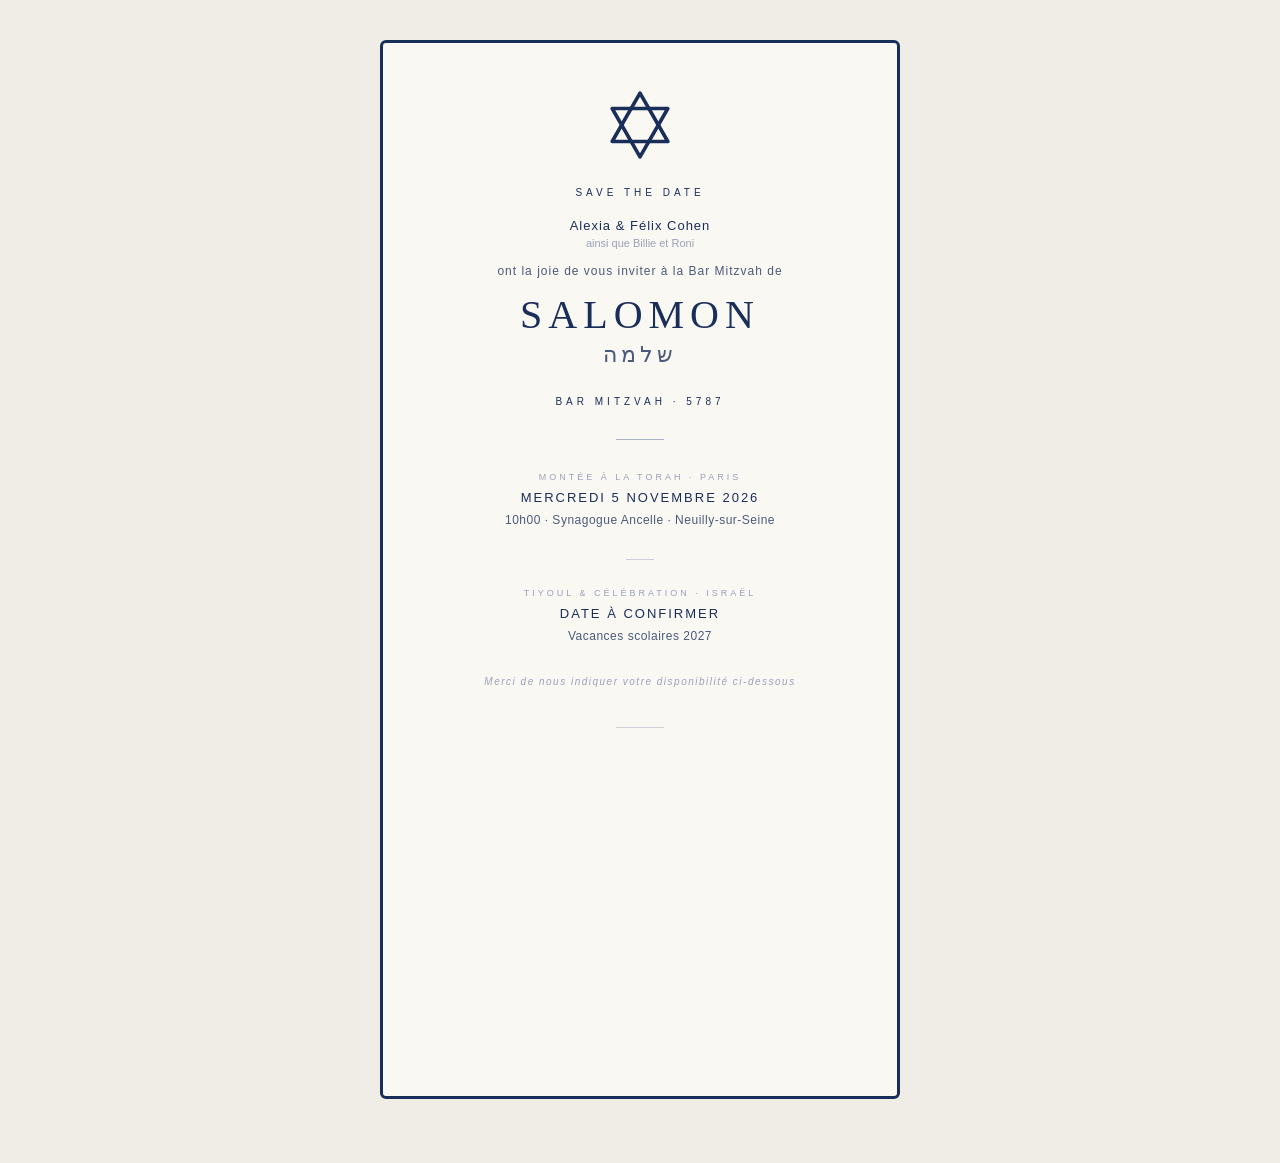
==== salomon-cohen-barmitzvah (3).html @ 34485732 "Add files via upload" ====
<!DOCTYPE html>
<html lang="fr">
<head>
  <meta charset="UTF-8" />
  <meta name="viewport" content="width=device-width, initial-scale=1.0" />
  <title>Bar Mitzvah de Salomon Cohen</title>

  <!-- Aperçu WhatsApp / réseaux sociaux -->
  <meta property="og:title" content="Bar Mitzvah de Salomon Cohen" />
  <meta property="og:description" content="Alexia & Félix Cohen ont la joie de vous inviter à la Bar Mitzvah de leur fils Salomon · Paris le 5 novembre 2026 · Israël en 2027" />
  <meta property="og:image" content="https://alexianam.github.io/salomon-barmitzvah/og-image.png" />
  <meta property="og:type" content="website" />
  <meta name="twitter:card" content="summary_large_image" />
  <meta name="twitter:title" content="Bar Mitzvah de Salomon Cohen" />
  <meta name="twitter:description" content="Alexia & Félix Cohen ont la joie de vous inviter à la Bar Mitzvah de leur fils Salomon · Paris le 5 novembre 2026 · Israël en 2027" />
  <meta name="twitter:image" content="https://alexianam.github.io/salomon-barmitzvah/og-image.png" />
  <style>
    *, *::before, *::after { box-sizing: border-box; margin: 0; padding: 0; }

    body {
      background: #f0ede6;
      min-height: 100vh;
      display: flex;
      align-items: flex-start;
      justify-content: center;
      padding: 2.5rem 1rem 4rem;
      font-family: Georgia, 'Times New Roman', serif;
    }

    .card {
      background: #faf8f3;
      border: 3px solid #1a2e5a;
      border-radius: 6px;
      padding: 3rem 2.5rem 2.5rem;
      text-align: center;
      max-width: 520px;
      width: 100%;
    }

    .star-wrap { margin-bottom: 1.5rem; }

    .save-tag {
      font-family: 'Helvetica Neue', Arial, sans-serif;
      font-size: 10px;
      letter-spacing: 4px;
      text-transform: uppercase;
      color: #1a2e5a;
      margin-bottom: 1.25rem;
      display: block;
    }

    .family-main {
      font-family: 'Helvetica Neue', Arial, sans-serif;
      font-size: 13px;
      font-weight: 500;
      color: #1a2e5a;
      letter-spacing: 1px;
      margin-bottom: 0.25rem;
    }

    .family-kids {
      font-family: 'Helvetica Neue', Arial, sans-serif;
      font-size: 11px;
      color: #9aa0b8;
      margin-bottom: 0.75rem;
    }

    .invite-line {
      font-family: 'Helvetica Neue', Arial, sans-serif;
      font-size: 12px;
      letter-spacing: 1px;
      color: #4a5a7a;
      margin-bottom: 0.3rem;
      line-height: 1.7;
    }

    .name-fr {
      font-size: 40px;
      font-weight: normal;
      letter-spacing: 6px;
      text-transform: uppercase;
      color: #1a2e5a;
      margin: 0.6rem 0 0.25rem;
    }

    .name-he {
      font-size: 22px;
      letter-spacing: 4px;
      color: #4a5a7a;
      margin-bottom: 1.75rem;
      direction: rtl;
      font-family: 'Helvetica Neue', Arial, sans-serif;
    }

    .bar-mitzvah-line {
      font-family: 'Helvetica Neue', Arial, sans-serif;
      font-size: 10px;
      letter-spacing: 4px;
      text-transform: uppercase;
      color: #1a2e5a;
      margin-bottom: 2rem;
    }

    .rule { width: 48px; height: 1px; background: #1a2e5a; margin: 0 auto 2rem; opacity: 0.35; }
    .rule-sm { width: 28px; height: 1px; background: #1a2e5a; margin: 0 auto 1.75rem; opacity: 0.2; }

    .event { margin-bottom: 1.75rem; }

    .event-tag {
      font-family: 'Helvetica Neue', Arial, sans-serif;
      font-size: 9px;
      letter-spacing: 3px;
      text-transform: uppercase;
      color: #9aa0b8;
      margin-bottom: 0.5rem;
    }

    .event-date {
      font-family: 'Helvetica Neue', Arial, sans-serif;
      font-size: 13px;
      font-weight: 500;
      letter-spacing: 2px;
      text-transform: uppercase;
      color: #1a2e5a;
      margin-bottom: 0.3rem;
    }

    .event-detail {
      font-family: 'Helvetica Neue', Arial, sans-serif;
      font-size: 12px;
      color: #4a5a7a;
      line-height: 1.8;
      letter-spacing: 0.5px;
    }

    .rsvp-note {
      font-family: 'Helvetica Neue', Arial, sans-serif;
      font-size: 10px;
      color: #9aa0b8;
      letter-spacing: 1.5px;
      margin-top: 0.5rem;
      font-style: italic;
    }

    /* ── SONDAGE ── */
    .poll-section { margin-top: 2.5rem; }

    .poll-heading {
      font-family: 'Helvetica Neue', Arial, sans-serif;
      font-size: 10px;
      letter-spacing: 3px;
      text-transform: uppercase;
      color: #4a5a7a;
      margin-bottom: 1.25rem;
    }

    .date-options { display: flex; flex-direction: column; gap: 8px; margin-bottom: 1.25rem; }

    .date-btn {
      display: flex;
      align-items: center;
      gap: 12px;
      padding: 0.85rem 1.1rem;
      border: 0.5px solid #c8cfe0;
      border-radius: 4px;
      cursor: pointer;
      background: #faf8f3;
      text-align: left;
      transition: all 0.15s;
      font-family: 'Helvetica Neue', Arial, sans-serif;
    }

    .date-btn:hover { background: #eef0f7; border-color: #1a2e5a; }
    .date-btn.selected { border: 1.5px solid #1a2e5a; background: #eef0f7; }

    .date-info { flex: 1; }

    .date-main {
      font-size: 13px;
      font-weight: 500;
      color: #1a2e5a;
      letter-spacing: 0.5px;
    }

    .date-note {
      font-size: 11px;
      color: #9aa0b8;
      margin-top: 2px;
    }

    .check {
      width: 18px; height: 18px;
      border-radius: 50%;
      border: 1px solid #c8cfe0;
      display: flex; align-items: center; justify-content: center;
      flex-shrink: 0;
      font-size: 11px;
      color: transparent;
      transition: all 0.15s;
    }

    .date-btn.selected .check {
      background: #1a2e5a;
      border-color: #1a2e5a;
      color: #faf8f3;
    }

    .form-grid { display: grid; grid-template-columns: 1fr 1fr; gap: 8px; margin-bottom: 8px; }

    input, textarea {
      font-family: 'Helvetica Neue', Arial, sans-serif;
      font-size: 13px;
      color: #1a2e5a;
      background: #faf8f3;
      border: 0.5px solid #c8cfe0;
      border-radius: 4px;
      padding: 10px 12px;
      outline: none;
      transition: border-color 0.15s;
    }

    input:focus, textarea:focus { border-color: #1a2e5a; }

    .form-full { margin-bottom: 8px; }
    .form-full input, .form-full textarea { width: 100%; }
    .form-grid input { width: 100%; }
    textarea { resize: none; height: 64px; }

    .submit-btn {
      width: 100%;
      padding: 0.85rem;
      background: #1a2e5a;
      color: #faf8f3;
      border: none;
      border-radius: 4px;
      font-family: 'Helvetica Neue', Arial, sans-serif;
      font-size: 11px;
      font-weight: 500;
      letter-spacing: 2.5px;
      text-transform: uppercase;
      cursor: pointer;
      margin-top: 0.25rem;
      transition: background 0.15s;
    }

    .submit-btn:hover { background: #0f1e3e; }

    .success-msg {
      text-align: center;
      padding: 1.5rem 0;
      font-family: 'Helvetica Neue', Arial, sans-serif;
      font-size: 13px;
      color: #4a5a7a;
      line-height: 1.8;
      letter-spacing: 0.5px;
    }

    .success-icon {
      font-size: 28px;
      color: #1a2e5a;
      display: block;
      margin-bottom: 0.75rem;
    }

    /* Tally embed placeholder */
    .tally-placeholder {
      background: #f0ede6;
      border: 0.5px dashed #c8cfe0;
      border-radius: 4px;
      padding: 1.5rem;
      font-family: 'Helvetica Neue', Arial, sans-serif;
      font-size: 12px;
      color: #9aa0b8;
      text-align: center;
      margin-top: 1rem;
    }

    @media (max-width: 480px) {
      .card { padding: 2rem 1.25rem 2rem; }
      .name-fr { font-size: 32px; letter-spacing: 4px; }
      .form-grid { grid-template-columns: 1fr; }
    }
  </style>
</head>
<body>
  <div class="card">

    <!-- Étoile de David -->
    <div class="star-wrap">
      <svg width="64" height="68" viewBox="0 0 60 66" fill="none" xmlns="http://www.w3.org/2000/svg" aria-hidden="true">
        <polygon points="30,2 57,49 3,49" fill="none" stroke="#1a2e5a" stroke-width="3.5" stroke-linejoin="round"/>
        <polygon points="30,64 3,17 57,17" fill="none" stroke="#1a2e5a" stroke-width="3.5" stroke-linejoin="round"/>
      </svg>
    </div>

    <span class="save-tag">Save the Date</span>

    <p class="family-main">Alexia &amp; Félix Cohen</p>
    <p class="family-kids">ainsi que Billie et Roni</p>
    <p class="invite-line">ont la joie de vous inviter à la Bar Mitzvah de</p>

    <h1 class="name-fr">Salomon</h1>
    <p class="name-he">שלמה</p>
    <p class="bar-mitzvah-line">Bar Mitzvah · 5787</p>

    <div class="rule"></div>

    <div class="event">
      <p class="event-tag">Montée à la Torah · Paris</p>
      <p class="event-date">Mercredi 5 novembre 2026</p>
      <p class="event-detail">10h00 · Synagogue Ancelle · Neuilly-sur-Seine</p>
    </div>

    <div class="rule-sm"></div>

    <div class="event">
      <p class="event-tag">Tiyoul &amp; Célébration · Israël</p>
      <p class="event-date">Date à confirmer</p>
      <p class="event-detail">Vacances scolaires 2027</p>
    </div>

    <p class="rsvp-note">Merci de nous indiquer votre disponibilité ci-dessous</p>

    <!-- SONDAGE TALLY -->
    <div class="poll-section">
      <div class="rule" style="margin-bottom:1.5rem; opacity:0.2;"></div>
      <iframe
        data-tally-src="https://tally.so/embed/Bz0NpR?alignLeft=1&hideTitle=1&transparentBackground=1&dynamicHeight=1"
        loading="lazy"
        width="100%"
        height="300"
        frameborder="0"
        marginheight="0"
        marginwidth="0"
        title="Intentions Bar Mitzvah Salomon"
        style="border:none; min-height:300px;"
      ></iframe>
    </div>
  </div>

  <script async src="https://tally.so/widgets/embed.js"></script>
</body>
</html>
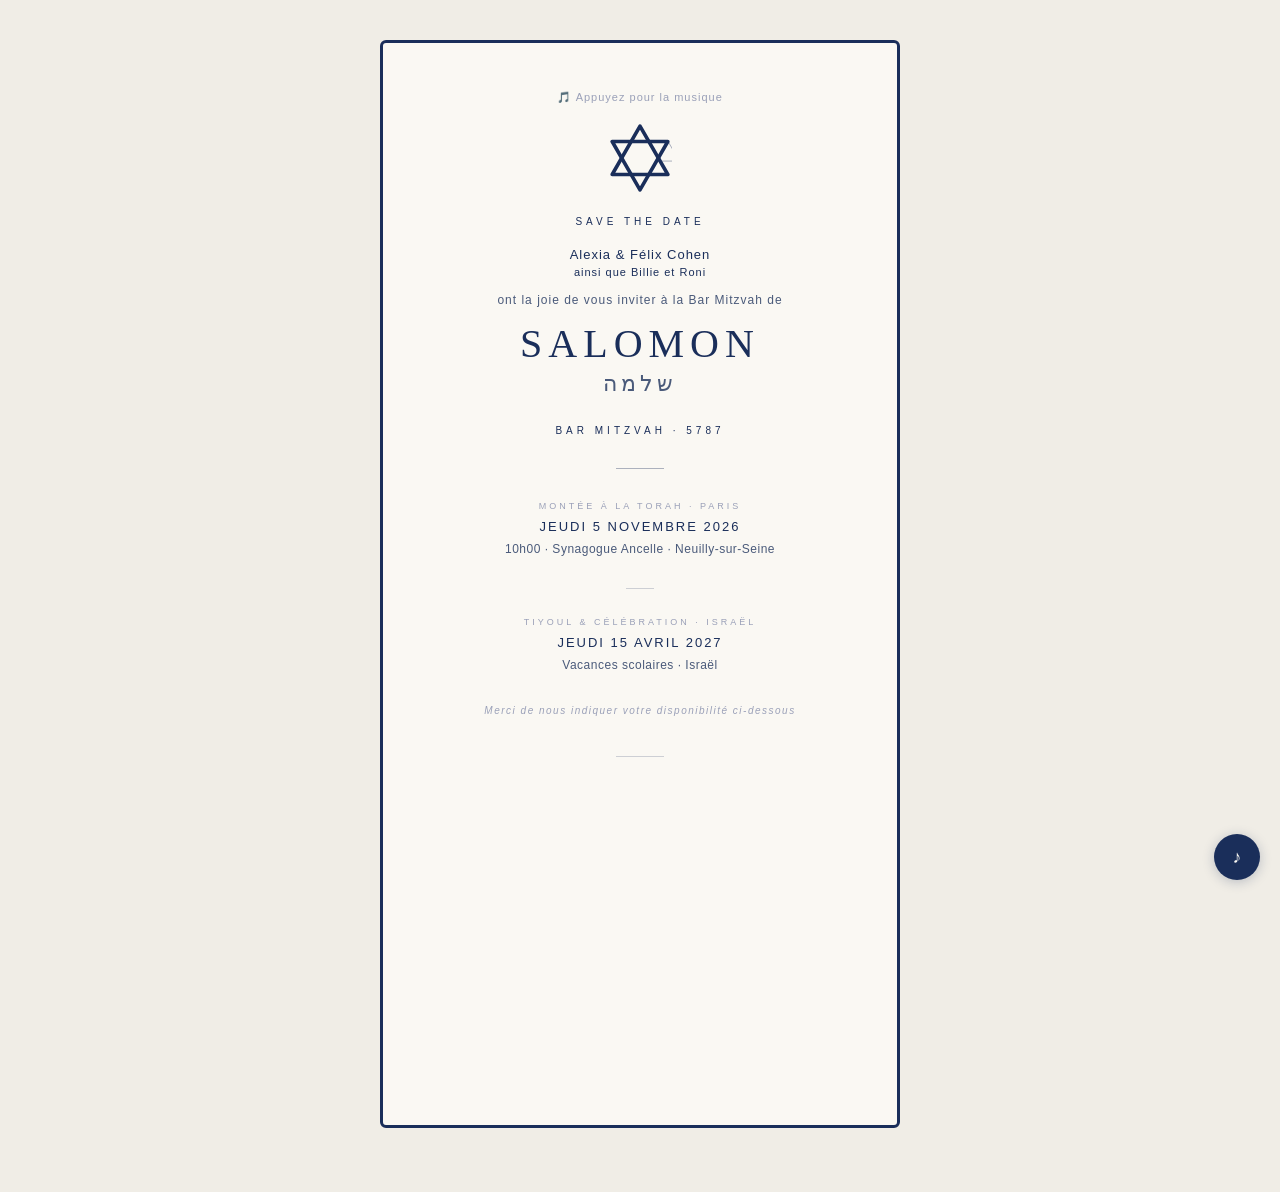
==== commit 7576b079: "Add files via upload" ====
--- a/salomon-cohen-barmitzvah (3).html
+++ b/salomon-cohen-barmitzvah (3).html
@@ -7,15 +7,33 @@
 
   <!-- Aperçu WhatsApp / réseaux sociaux -->
   <meta property="og:title" content="Bar Mitzvah de Salomon Cohen" />
-  <meta property="og:description" content="Alexia & Félix Cohen ont la joie de vous inviter à la Bar Mitzvah de leur fils Salomon · Paris le 5 novembre 2026 · Israël en 2027" />
+  <meta property="og:description" content="Alexia & Félix Cohen ont la joie de vous inviter à la Bar Mitzvah de leur fils Salomon" />
   <meta property="og:image" content="https://alexianam.github.io/salomon-barmitzvah/og-image.png" />
   <meta property="og:type" content="website" />
   <meta name="twitter:card" content="summary_large_image" />
   <meta name="twitter:title" content="Bar Mitzvah de Salomon Cohen" />
-  <meta name="twitter:description" content="Alexia & Félix Cohen ont la joie de vous inviter à la Bar Mitzvah de leur fils Salomon · Paris le 5 novembre 2026 · Israël en 2027" />
+  <meta name="twitter:description" content="Alexia & Félix Cohen ont la joie de vous inviter à la Bar Mitzvah de leur fils Salomon" />
   <meta name="twitter:image" content="https://alexianam.github.io/salomon-barmitzvah/og-image.png" />
+
   <style>
     *, *::before, *::after { box-sizing: border-box; margin: 0; padding: 0; }
+
+    /* ── ANIMATIONS ── */
+    @keyframes fadeInUp {
+      from { opacity: 0; transform: translateY(24px); }
+      to   { opacity: 1; transform: translateY(0); }
+    }
+    @keyframes fadeIn {
+      from { opacity: 0; }
+      to   { opacity: 1; }
+    }
+    @keyframes rotateStar {
+      0%   { transform: rotate(0deg) scale(0.4); opacity: 0; }
+      50%  { transform: rotate(380deg) scale(1.08); opacity: 1; }
+      70%  { transform: rotate(348deg) scale(0.96); }
+      85%  { transform: rotate(364deg) scale(1.02); }
+      100% { transform: rotate(360deg) scale(1); opacity: 1; }
+    }
 
     body {
       background: #f0ede6;
@@ -25,6 +43,7 @@
       justify-content: center;
       padding: 2.5rem 1rem 4rem;
       font-family: Georgia, 'Times New Roman', serif;
+      animation: fadeIn 0.8s ease both;
     }
 
     .card {
@@ -35,259 +54,51 @@
       text-align: center;
       max-width: 520px;
       width: 100%;
-    }
-
-    .star-wrap { margin-bottom: 1.5rem; }
-
-    .save-tag {
-      font-family: 'Helvetica Neue', Arial, sans-serif;
-      font-size: 10px;
-      letter-spacing: 4px;
-      text-transform: uppercase;
-      color: #1a2e5a;
-      margin-bottom: 1.25rem;
+      animation: fadeInUp 0.9s ease 0.2s both;
+    }
+
+    .star-wrap svg {
+      animation: rotateStar 1.6s cubic-bezier(0.34, 1.56, 0.64, 1) 0.3s both;
+      transform-origin: center;
       display: block;
-    }
-
-    .family-main {
-      font-family: 'Helvetica Neue', Arial, sans-serif;
-      font-size: 13px;
-      font-weight: 500;
-      color: #1a2e5a;
-      letter-spacing: 1px;
-      margin-bottom: 0.25rem;
-    }
-
-    .family-kids {
-      font-family: 'Helvetica Neue', Arial, sans-serif;
-      font-size: 11px;
-      color: #9aa0b8;
-      margin-bottom: 0.75rem;
-    }
-
-    .invite-line {
-      font-family: 'Helvetica Neue', Arial, sans-serif;
-      font-size: 12px;
-      letter-spacing: 1px;
-      color: #4a5a7a;
-      margin-bottom: 0.3rem;
-      line-height: 1.7;
-    }
-
-    .name-fr {
-      font-size: 40px;
-      font-weight: normal;
-      letter-spacing: 6px;
-      text-transform: uppercase;
-      color: #1a2e5a;
-      margin: 0.6rem 0 0.25rem;
-    }
-
-    .name-he {
-      font-size: 22px;
-      letter-spacing: 4px;
-      color: #4a5a7a;
-      margin-bottom: 1.75rem;
-      direction: rtl;
-      font-family: 'Helvetica Neue', Arial, sans-serif;
-    }
-
-    .bar-mitzvah-line {
-      font-family: 'Helvetica Neue', Arial, sans-serif;
-      font-size: 10px;
-      letter-spacing: 4px;
-      text-transform: uppercase;
-      color: #1a2e5a;
-      margin-bottom: 2rem;
-    }
-
-    .rule { width: 48px; height: 1px; background: #1a2e5a; margin: 0 auto 2rem; opacity: 0.35; }
+      margin: 0 auto;
+    }
+
+    .star-wrap        { margin-bottom: 1.5rem; }
+    .save-tag         { animation: fadeInUp 0.7s ease 1.0s both; font-family: 'Helvetica Neue', Arial, sans-serif; font-size: 10px; letter-spacing: 4px; text-transform: uppercase; color: #1a2e5a; margin-bottom: 1.25rem; display: block; }
+    .family-main      { animation: fadeInUp 0.7s ease 1.2s both; font-family: 'Helvetica Neue', Arial, sans-serif; font-size: 13px; font-weight: 500; color: #1a2e5a; letter-spacing: 1px; margin-bottom: 0.25rem; }
+    .family-kids      { animation: fadeInUp 0.7s ease 1.3s both; font-family: 'Helvetica Neue', Arial, sans-serif; font-size: 11px; font-weight: 500; color: #1a2e5a; letter-spacing: 1px; margin-bottom: 0.75rem; }
+    .invite-line      { animation: fadeInUp 0.7s ease 1.4s both; font-family: 'Helvetica Neue', Arial, sans-serif; font-size: 12px; letter-spacing: 1px; color: #4a5a7a; margin-bottom: 0.3rem; line-height: 1.7; }
+    .name-fr          { animation: fadeInUp 0.7s ease 1.6s both; font-size: 40px; font-weight: normal; letter-spacing: 6px; text-transform: uppercase; color: #1a2e5a; margin: 0.6rem 0 0.25rem; }
+    .name-he          { animation: fadeInUp 0.7s ease 1.8s both; font-family: 'Helvetica Neue', Arial, sans-serif; font-size: 22px; letter-spacing: 4px; color: #4a5a7a; margin-bottom: 1.75rem; direction: rtl; }
+    .bar-mitzvah-line { animation: fadeInUp 0.7s ease 2.0s both; font-family: 'Helvetica Neue', Arial, sans-serif; font-size: 10px; letter-spacing: 4px; text-transform: uppercase; color: #1a2e5a; margin-bottom: 2rem; }
+    .event            { animation: fadeInUp 0.7s ease 2.2s both; margin-bottom: 1.75rem; }
+    .poll-section     { animation: fadeInUp 0.7s ease 2.6s both; margin-top: 2.5rem; }
+
+    .rule    { width: 48px; height: 1px; background: #1a2e5a; margin: 0 auto 2rem; opacity: 0.35; }
     .rule-sm { width: 28px; height: 1px; background: #1a2e5a; margin: 0 auto 1.75rem; opacity: 0.2; }
 
-    .event { margin-bottom: 1.75rem; }
-
-    .event-tag {
-      font-family: 'Helvetica Neue', Arial, sans-serif;
-      font-size: 9px;
-      letter-spacing: 3px;
-      text-transform: uppercase;
-      color: #9aa0b8;
-      margin-bottom: 0.5rem;
-    }
-
-    .event-date {
-      font-family: 'Helvetica Neue', Arial, sans-serif;
-      font-size: 13px;
-      font-weight: 500;
-      letter-spacing: 2px;
-      text-transform: uppercase;
-      color: #1a2e5a;
-      margin-bottom: 0.3rem;
-    }
-
-    .event-detail {
-      font-family: 'Helvetica Neue', Arial, sans-serif;
-      font-size: 12px;
-      color: #4a5a7a;
-      line-height: 1.8;
-      letter-spacing: 0.5px;
-    }
-
-    .rsvp-note {
-      font-family: 'Helvetica Neue', Arial, sans-serif;
-      font-size: 10px;
-      color: #9aa0b8;
-      letter-spacing: 1.5px;
-      margin-top: 0.5rem;
-      font-style: italic;
-    }
-
-    /* ── SONDAGE ── */
-    .poll-section { margin-top: 2.5rem; }
-
-    .poll-heading {
-      font-family: 'Helvetica Neue', Arial, sans-serif;
-      font-size: 10px;
-      letter-spacing: 3px;
-      text-transform: uppercase;
-      color: #4a5a7a;
-      margin-bottom: 1.25rem;
-    }
-
-    .date-options { display: flex; flex-direction: column; gap: 8px; margin-bottom: 1.25rem; }
-
-    .date-btn {
-      display: flex;
-      align-items: center;
-      gap: 12px;
-      padding: 0.85rem 1.1rem;
-      border: 0.5px solid #c8cfe0;
-      border-radius: 4px;
-      cursor: pointer;
-      background: #faf8f3;
-      text-align: left;
-      transition: all 0.15s;
-      font-family: 'Helvetica Neue', Arial, sans-serif;
-    }
-
-    .date-btn:hover { background: #eef0f7; border-color: #1a2e5a; }
-    .date-btn.selected { border: 1.5px solid #1a2e5a; background: #eef0f7; }
-
-    .date-info { flex: 1; }
-
-    .date-main {
-      font-size: 13px;
-      font-weight: 500;
-      color: #1a2e5a;
-      letter-spacing: 0.5px;
-    }
-
-    .date-note {
-      font-size: 11px;
-      color: #9aa0b8;
-      margin-top: 2px;
-    }
-
-    .check {
-      width: 18px; height: 18px;
-      border-radius: 50%;
-      border: 1px solid #c8cfe0;
-      display: flex; align-items: center; justify-content: center;
-      flex-shrink: 0;
-      font-size: 11px;
-      color: transparent;
-      transition: all 0.15s;
-    }
-
-    .date-btn.selected .check {
-      background: #1a2e5a;
-      border-color: #1a2e5a;
-      color: #faf8f3;
-    }
-
-    .form-grid { display: grid; grid-template-columns: 1fr 1fr; gap: 8px; margin-bottom: 8px; }
-
-    input, textarea {
-      font-family: 'Helvetica Neue', Arial, sans-serif;
-      font-size: 13px;
-      color: #1a2e5a;
-      background: #faf8f3;
-      border: 0.5px solid #c8cfe0;
-      border-radius: 4px;
-      padding: 10px 12px;
-      outline: none;
-      transition: border-color 0.15s;
-    }
-
-    input:focus, textarea:focus { border-color: #1a2e5a; }
-
-    .form-full { margin-bottom: 8px; }
-    .form-full input, .form-full textarea { width: 100%; }
-    .form-grid input { width: 100%; }
-    textarea { resize: none; height: 64px; }
-
-    .submit-btn {
-      width: 100%;
-      padding: 0.85rem;
-      background: #1a2e5a;
-      color: #faf8f3;
-      border: none;
-      border-radius: 4px;
-      font-family: 'Helvetica Neue', Arial, sans-serif;
-      font-size: 11px;
-      font-weight: 500;
-      letter-spacing: 2.5px;
-      text-transform: uppercase;
-      cursor: pointer;
-      margin-top: 0.25rem;
-      transition: background 0.15s;
-    }
-
-    .submit-btn:hover { background: #0f1e3e; }
-
-    .success-msg {
-      text-align: center;
-      padding: 1.5rem 0;
-      font-family: 'Helvetica Neue', Arial, sans-serif;
-      font-size: 13px;
-      color: #4a5a7a;
-      line-height: 1.8;
-      letter-spacing: 0.5px;
-    }
-
-    .success-icon {
-      font-size: 28px;
-      color: #1a2e5a;
-      display: block;
-      margin-bottom: 0.75rem;
-    }
-
-    /* Tally embed placeholder */
-    .tally-placeholder {
-      background: #f0ede6;
-      border: 0.5px dashed #c8cfe0;
-      border-radius: 4px;
-      padding: 1.5rem;
-      font-family: 'Helvetica Neue', Arial, sans-serif;
-      font-size: 12px;
-      color: #9aa0b8;
-      text-align: center;
-      margin-top: 1rem;
-    }
+    .event-tag    { font-family: 'Helvetica Neue', Arial, sans-serif; font-size: 9px; letter-spacing: 3px; text-transform: uppercase; color: #9aa0b8; margin-bottom: 0.5rem; }
+    .event-date   { font-family: 'Helvetica Neue', Arial, sans-serif; font-size: 13px; font-weight: 500; letter-spacing: 2px; text-transform: uppercase; color: #1a2e5a; margin-bottom: 0.3rem; }
+    .event-detail { font-family: 'Helvetica Neue', Arial, sans-serif; font-size: 12px; color: #4a5a7a; line-height: 1.8; letter-spacing: 0.5px; }
+
+    .rsvp-note  { font-family: 'Helvetica Neue', Arial, sans-serif; font-size: 10px; color: #9aa0b8; letter-spacing: 1.5px; margin-top: 0.5rem; font-style: italic; }
+    .poll-heading { font-family: 'Helvetica Neue', Arial, sans-serif; font-size: 10px; letter-spacing: 3px; text-transform: uppercase; color: #4a5a7a; margin-bottom: 1.25rem; }
 
     @media (max-width: 480px) {
       .card { padding: 2rem 1.25rem 2rem; }
       .name-fr { font-size: 32px; letter-spacing: 4px; }
-      .form-grid { grid-template-columns: 1fr; }
     }
   </style>
 </head>
 <body>
   <div class="card">
 
-    <!-- Étoile de David -->
+    <p style="font-family: 'Helvetica Neue', Arial, sans-serif; font-size: 11px; letter-spacing: 1px; color: #9aa0b8; margin-bottom: 1.25rem; opacity: 1;">🎵 Appuyez pour la musique</p>
+
     <div class="star-wrap">
       <svg width="64" height="68" viewBox="0 0 60 66" fill="none" xmlns="http://www.w3.org/2000/svg" aria-hidden="true">
+        <polygon points="600.0,145.0 712.6,340.0 487.4,340.0" fill="none" stroke="#1a2e5a" stroke-width="3.5" stroke-linejoin="round" transform="scale(0.1) translate(-30, 20)"/>
         <polygon points="30,2 57,49 3,49" fill="none" stroke="#1a2e5a" stroke-width="3.5" stroke-linejoin="round"/>
         <polygon points="30,64 3,17 57,17" fill="none" stroke="#1a2e5a" stroke-width="3.5" stroke-linejoin="round"/>
       </svg>
@@ -307,7 +118,7 @@
 
     <div class="event">
       <p class="event-tag">Montée à la Torah · Paris</p>
-      <p class="event-date">Mercredi 5 novembre 2026</p>
+      <p class="event-date">Jeudi 5 novembre 2026</p>
       <p class="event-detail">10h00 · Synagogue Ancelle · Neuilly-sur-Seine</p>
     </div>
 
@@ -315,13 +126,12 @@
 
     <div class="event">
       <p class="event-tag">Tiyoul &amp; Célébration · Israël</p>
-      <p class="event-date">Date à confirmer</p>
-      <p class="event-detail">Vacances scolaires 2027</p>
+      <p class="event-date">Jeudi 15 avril 2027</p>
+      <p class="event-detail">Vacances scolaires · Israël</p>
     </div>
 
     <p class="rsvp-note">Merci de nous indiquer votre disponibilité ci-dessous</p>
 
-    <!-- SONDAGE TALLY -->
     <div class="poll-section">
       <div class="rule" style="margin-bottom:1.5rem; opacity:0.2;"></div>
       <iframe
@@ -336,8 +146,57 @@
         style="border:none; min-height:300px;"
       ></iframe>
     </div>
+
   </div>
 
   <script async src="https://tally.so/widgets/embed.js"></script>
+
+  <!-- Lecteur audio discret -->
+  <audio id="bg-audio" src="music.m4a" loop preload="auto"></audio>
+
+  <div id="music-player" style="position:fixed; bottom:20px; right:20px; z-index:999;">
+    <button id="music-btn" onclick="toggleMusic()" style="
+      background: #1a2e5a;
+      color: #faf8f3;
+      border: none;
+      border-radius: 50%;
+      width: 46px;
+      height: 46px;
+      font-size: 18px;
+      cursor: pointer;
+      box-shadow: 0 2px 12px rgba(26,46,90,0.25);
+      display: flex;
+      align-items: center;
+      justify-content: center;
+      transition: opacity 0.2s;
+    " title="Musique">♪</button>
+  </div>
+
+  <script>
+    const audio = document.getElementById('bg-audio');
+    const btn = document.getElementById('music-btn');
+    let playing = false;
+
+    document.addEventListener('click', function startAudio() {
+      audio.play();
+      playing = true;
+      document.removeEventListener('click', startAudio);
+    }, { once: true });
+
+    function toggleMusic() {
+      if (playing) {
+        audio.pause();
+        btn.textContent = '♩';
+        btn.style.opacity = '0.5';
+        playing = false;
+      } else {
+        audio.play();
+        btn.textContent = '♪';
+        btn.style.opacity = '1';
+        playing = true;
+      }
+    }
+  </script>
+
 </body>
 </html>
